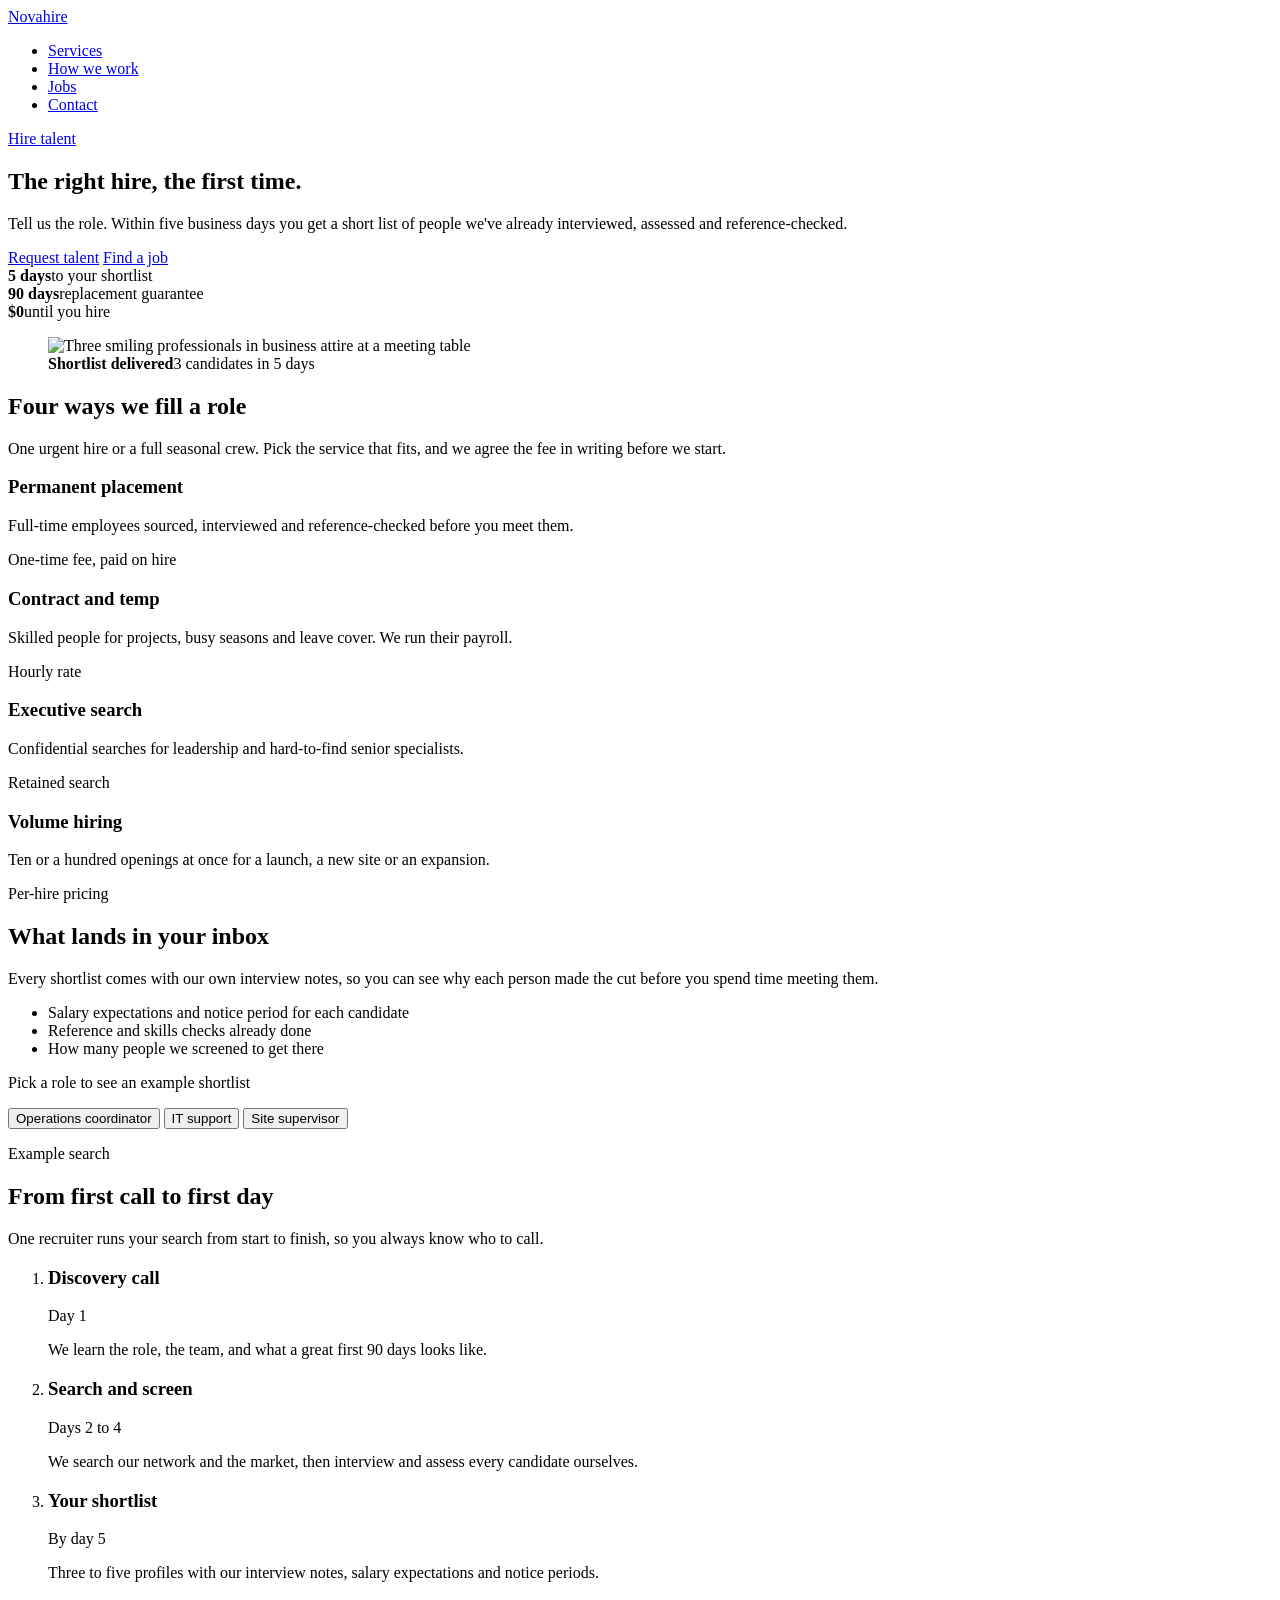
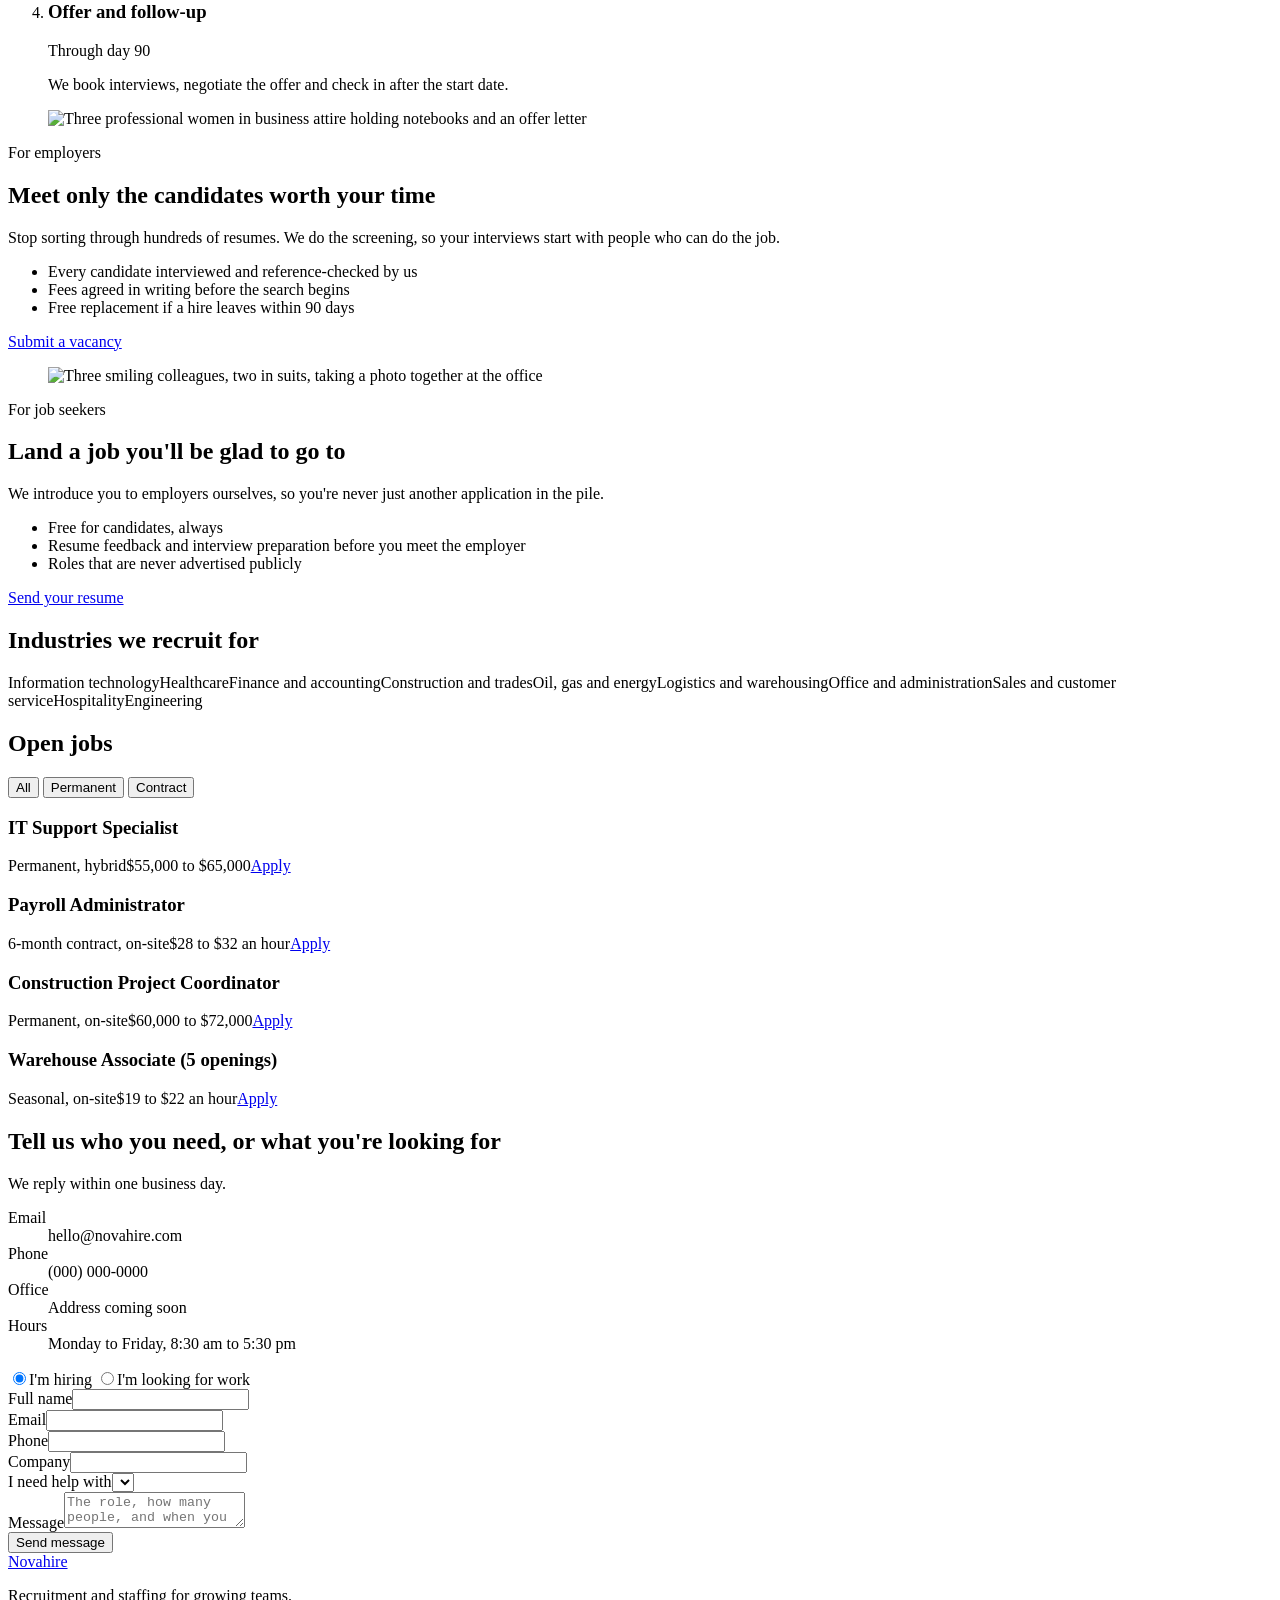
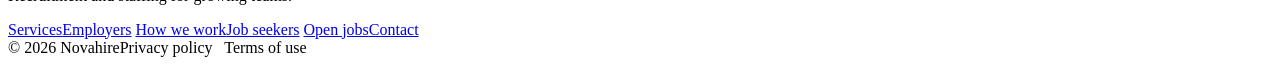
==== index.html @ 70491712 "Add files via upload" ====
<!doctype html>
<html lang="en">
<head>
<meta charset="utf-8">
<meta name="viewport" content="width=device-width, initial-scale=1, viewport-fit=cover">
<title>Novahire | Recruitment and staffing agency</title>
<meta name="description" content="Novahire connects employers with interviewed, reference-checked candidates. Permanent placement, contract staffing, executive search and volume hiring.">
<meta name="theme-color" content="#3a7ff6">
<link rel="icon" href="/favicon.svg" type="image/svg+xml">
<meta property="og:type" content="website">
<meta property="og:title" content="Novahire | The right hire, the first time">
<meta property="og:description" content="Interviewed, reference-checked shortlists within five business days.">
<meta property="og:image" content="/img/team-hero.jpg">
<meta name="twitter:card" content="summary_large_image">
<link rel="preconnect" href="https://fonts.googleapis.com">
<link rel="stylesheet" href="https://fonts.googleapis.com/css2?family=Schibsted+Grotesk:wght@500;700;800;900&family=Source+Serif+4:opsz,wght@8..60,400;8..60,600&display=swap">
<link rel="stylesheet" href="/css/styles.css">
</head>
<body>
<div class="top">
  <div class="wrap nav">
    <a class="logo" href="#top" aria-label="Novahire home"><i></i>Novahire</a>
    <ul>
      <li><a href="#services">Services</a></li>
      <li><a href="#process">How we work</a></li>
      <li><a href="#jobs">Jobs</a></li>
      <li><a href="#contact">Contact</a></li>
    </ul>
    <a class="btn btn-white" href="#contact">Hire talent</a>
  </div>
</div>

<main id="top">
  <section class="hero" aria-labelledby="h1">
    <div class="wrap hero-grid">
      <div class="hero-copy">
        <h1 id="h1">The right hire, the first time.</h1>
        <p>Tell us the role. Within five business days you get a short list of people we've already interviewed, assessed and reference-checked.</p>
        <div class="hero-cta">
          <a class="btn btn-white" href="#contact">Request talent</a>
          <a class="btn btn-line" href="#jobs">Find a job</a>
        </div>
        <div class="promise">
          <div><b>5 days</b>to your shortlist</div>
          <div><b>90 days</b>replacement guarantee</div>
          <div><b>$0</b>until you hire</div>
        </div>
      </div>

      <figure class="hero-photo">
        <img src="img/team-hero.jpg" alt="Three smiling professionals in business attire at a meeting table" width="1100" height="1650">
        <figcaption class="badge"><span class="dot" aria-hidden="true"></span><span><strong>Shortlist delivered</strong>3 candidates in 5 days</span></figcaption>
      </figure>
    </div>
  </section>

  <section id="services">
    <div class="wrap">
      <div class="intro">
        <h2>Four ways we fill a role</h2>
        <p>One urgent hire or a full seasonal crew. Pick the service that fits, and we agree the fee in writing before we start.</p>
      </div>
      <div class="svc">
        <div class="svc-row"><h3>Permanent placement</h3><p>Full-time employees sourced, interviewed and reference-checked before you meet them.</p><span class="fee">One-time fee, paid on hire</span></div>
        <div class="svc-row"><h3>Contract and temp</h3><p>Skilled people for projects, busy seasons and leave cover. We run their payroll.</p><span class="fee">Hourly rate</span></div>
        <div class="svc-row"><h3>Executive search</h3><p>Confidential searches for leadership and hard-to-find senior specialists.</p><span class="fee">Retained search</span></div>
        <div class="svc-row"><h3>Volume hiring</h3><p>Ten or a hundred openings at once for a launch, a new site or an expansion.</p><span class="fee">Per-hire pricing</span></div>
      </div>
    </div>
  </section>

  <section class="process" id="shortlist">
    <div class="wrap sl-grid">
      <div>
        <h2>What lands in your inbox</h2>
        <p class="measure">Every shortlist comes with our own interview notes, so you can see why each person made the cut before you spend time meeting them.</p>
        <ul class="ticks">
          <li>Salary expectations and notice period for each candidate</li>
          <li>Reference and skills checks already done</li>
          <li>How many people we screened to get there</li>
        </ul>
      </div>
      <div class="panel" aria-label="Example shortlist">
        <div class="panel-head">
          <p>Pick a role to see an example shortlist</p>
          <div class="roles" role="tablist" aria-label="Choose a role">
            <button role="tab" id="r-ops" aria-selected="true" data-r="ops">Operations coordinator</button>
            <button role="tab" id="r-it" aria-selected="false" data-r="it">IT support</button>
            <button role="tab" id="r-site" aria-selected="false" data-r="site">Site supervisor</button>
          </div>
        </div>
        <div class="brief" id="brief"></div>
        <ul class="list" id="list"></ul>
        <div class="panel-foot"><span id="funnel"></span><span>Example search</span></div>
      </div>
    </div>
  </section>

  <section id="process">
    <div class="wrap">
      <div class="intro">
        <h2>From first call to first day</h2>
        <p>One recruiter runs your search from start to finish, so you always know who to call.</p>
      </div>
      <div class="steps-line" aria-hidden="true"></div>
      <ol class="steps">
        <li><h3>Discovery call</h3><span class="when">Day 1</span><p>We learn the role, the team, and what a great first 90 days looks like.</p></li>
        <li><h3>Search and screen</h3><span class="when">Days 2 to 4</span><p>We search our network and the market, then interview and assess every candidate ourselves.</p></li>
        <li><h3>Your shortlist</h3><span class="when">By day 5</span><p>Three to five profiles with our interview notes, salary expectations and notice periods.</p></li>
        <li><h3>Offer and follow-up</h3><span class="when">Through day 90</span><p>We book interviews, negotiate the offer and check in after the start date.</p></li>
      </ol>
    </div>
  </section>

  <section id="employers">
    <div class="wrap">
      <div class="aud">
        <figure class="aud-photo"><img src="img/employers.jpg" alt="Three professional women in business attire holding notebooks and an offer letter" width="1400" height="933" style="object-position:50% 30%" loading="lazy"></figure>
        <div class="aud-text">
          <span class="who-for">For employers</span>
          <h2>Meet only the candidates worth your time</h2>
          <p class="muted measure">Stop sorting through hundreds of resumes. We do the screening, so your interviews start with people who can do the job.</p>
          <ul class="ticks">
            <li>Every candidate interviewed and reference-checked by us</li>
            <li>Fees agreed in writing before the search begins</li>
            <li>Free replacement if a hire leaves within 90 days</li>
          </ul>
          <a class="btn btn-blue" href="#contact">Submit a vacancy</a>
        </div>
      </div>
      <div class="aud flip" id="candidates">
        <figure class="aud-photo"><img src="img/candidates.jpg" alt="Three smiling colleagues, two in suits, taking a photo together at the office" width="1400" height="935" style="object-position:50% 35%" loading="lazy"></figure>
        <div class="aud-text">
          <span class="who-for">For job seekers</span>
          <h2>Land a job you'll be glad to go to</h2>
          <p class="muted measure">We introduce you to employers ourselves, so you're never just another application in the pile.</p>
          <ul class="ticks">
            <li>Free for candidates, always</li>
            <li>Resume feedback and interview preparation before you meet the employer</li>
            <li>Roles that are never advertised publicly</li>
          </ul>
          <a class="btn btn-blue" href="#contact">Send your resume</a>
        </div>
      </div>
    </div>
  </section>

  <section class="process">
    <div class="wrap">
      <h2>Industries we recruit for</h2>
      <div class="sectors">
        <span>Information technology</span><span>Healthcare</span><span>Finance and accounting</span><span>Construction and trades</span><span>Oil, gas and energy</span><span>Logistics and warehousing</span><span>Office and administration</span><span>Sales and customer service</span><span>Hospitality</span><span>Engineering</span>
      </div>
    </div>
  </section>

  <section id="jobs">
    <div class="wrap">
      <div class="jobs-top">
        <h2>Open jobs</h2>
        <div class="seg" role="group" aria-label="Filter jobs">
          <button type="button" id="f-all" data-f="all" aria-pressed="true">All</button>
          <button type="button" id="f-perm" data-f="perm" aria-pressed="false">Permanent</button>
          <button type="button" id="f-con" data-f="contract" aria-pressed="false">Contract</button>
        </div>
      </div>
      <div class="jobs" id="jobs-list">
        <div class="job" data-t="perm"><h3>IT Support Specialist</h3><span class="k">Permanent, hybrid</span><span class="pay">$55,000 to $65,000</span><a href="#contact">Apply</a></div>
        <div class="job" data-t="contract"><h3>Payroll Administrator</h3><span class="k">6-month contract, on-site</span><span class="pay">$28 to $32 an hour</span><a href="#contact">Apply</a></div>
        <div class="job" data-t="perm"><h3>Construction Project Coordinator</h3><span class="k">Permanent, on-site</span><span class="pay">$60,000 to $72,000</span><a href="#contact">Apply</a></div>
        <div class="job" data-t="contract"><h3>Warehouse Associate (5 openings)</h3><span class="k">Seasonal, on-site</span><span class="pay">$19 to $22 an hour</span><a href="#contact">Apply</a></div>
      </div>
      
    </div>
  </section>

  <section class="contact" id="contact">
    <div class="wrap c-grid">
      <div>
        <h2>Tell us who you need, or what you're looking for</h2>
        <p class="muted measure" style="margin-top:18px">We reply within one business day.</p>
        <dl class="details">
          <div><dt>Email</dt><dd>hello@novahire.com</dd></div>
          <div><dt>Phone</dt><dd>(000) 000-0000</dd></div>
          <div><dt>Office</dt><dd>Address coming soon</dd></div>
          <div><dt>Hours</dt><dd>Monday to Friday, 8:30 am to 5:30 pm</dd></div>
        </dl>
      </div>
      <form id="form" novalidate data-endpoint="">
        <div class="who" role="radiogroup" aria-label="I am">
          <label><input type="radio" name="who" id="who-e" value="e" checked>I'm hiring</label>
          <label><input type="radio" name="who" id="who-c" value="c">I'm looking for work</label>
        </div>
        <div class="two">
          <div class="field"><label for="name">Full name</label><input id="name" name="name" autocomplete="name"></div>
          <div class="field"><label for="email">Email</label><input id="email" name="email" type="email" autocomplete="email"></div>
        </div>
        <div class="two">
          <div class="field"><label for="phone">Phone</label><input id="phone" name="phone" type="tel" autocomplete="tel"></div>
          <div class="field"><label for="org" id="org-l">Company</label><input id="org" name="org"></div>
        </div>
        <div class="field"><label for="topic">I need help with</label><select id="topic" name="topic"></select></div>
        <div class="field"><label for="msg">Message</label><textarea id="msg" name="msg" placeholder="The role, how many people, and when you need them to start"></textarea></div>
        <button class="btn btn-blue" type="submit" id="send">Send message</button>
        <p class="status" id="status" role="status" hidden></p>
      </form>
    </div>
  </section>
</main>

<footer>
  <div class="wrap">
    <div class="f-top">
      <div><a class="logo" href="#top"><i></i>Novahire</a><p>Recruitment and staffing for growing teams.</p></div>
      <nav aria-label="Footer">
        <a href="#services">Services</a><a href="#employers">Employers</a>
        <a href="#process">How we work</a><a href="#candidates">Job seekers</a>
        <a href="#jobs">Open jobs</a><a href="#contact">Contact</a>
      </nav>
    </div>
    <div class="f-bot"><span>© 2026 Novahire</span><span>Privacy policy &nbsp; Terms of use</span></div>
  </div>
</footer>
<script src="/js/main.js" defer></script>
</body>
</html>
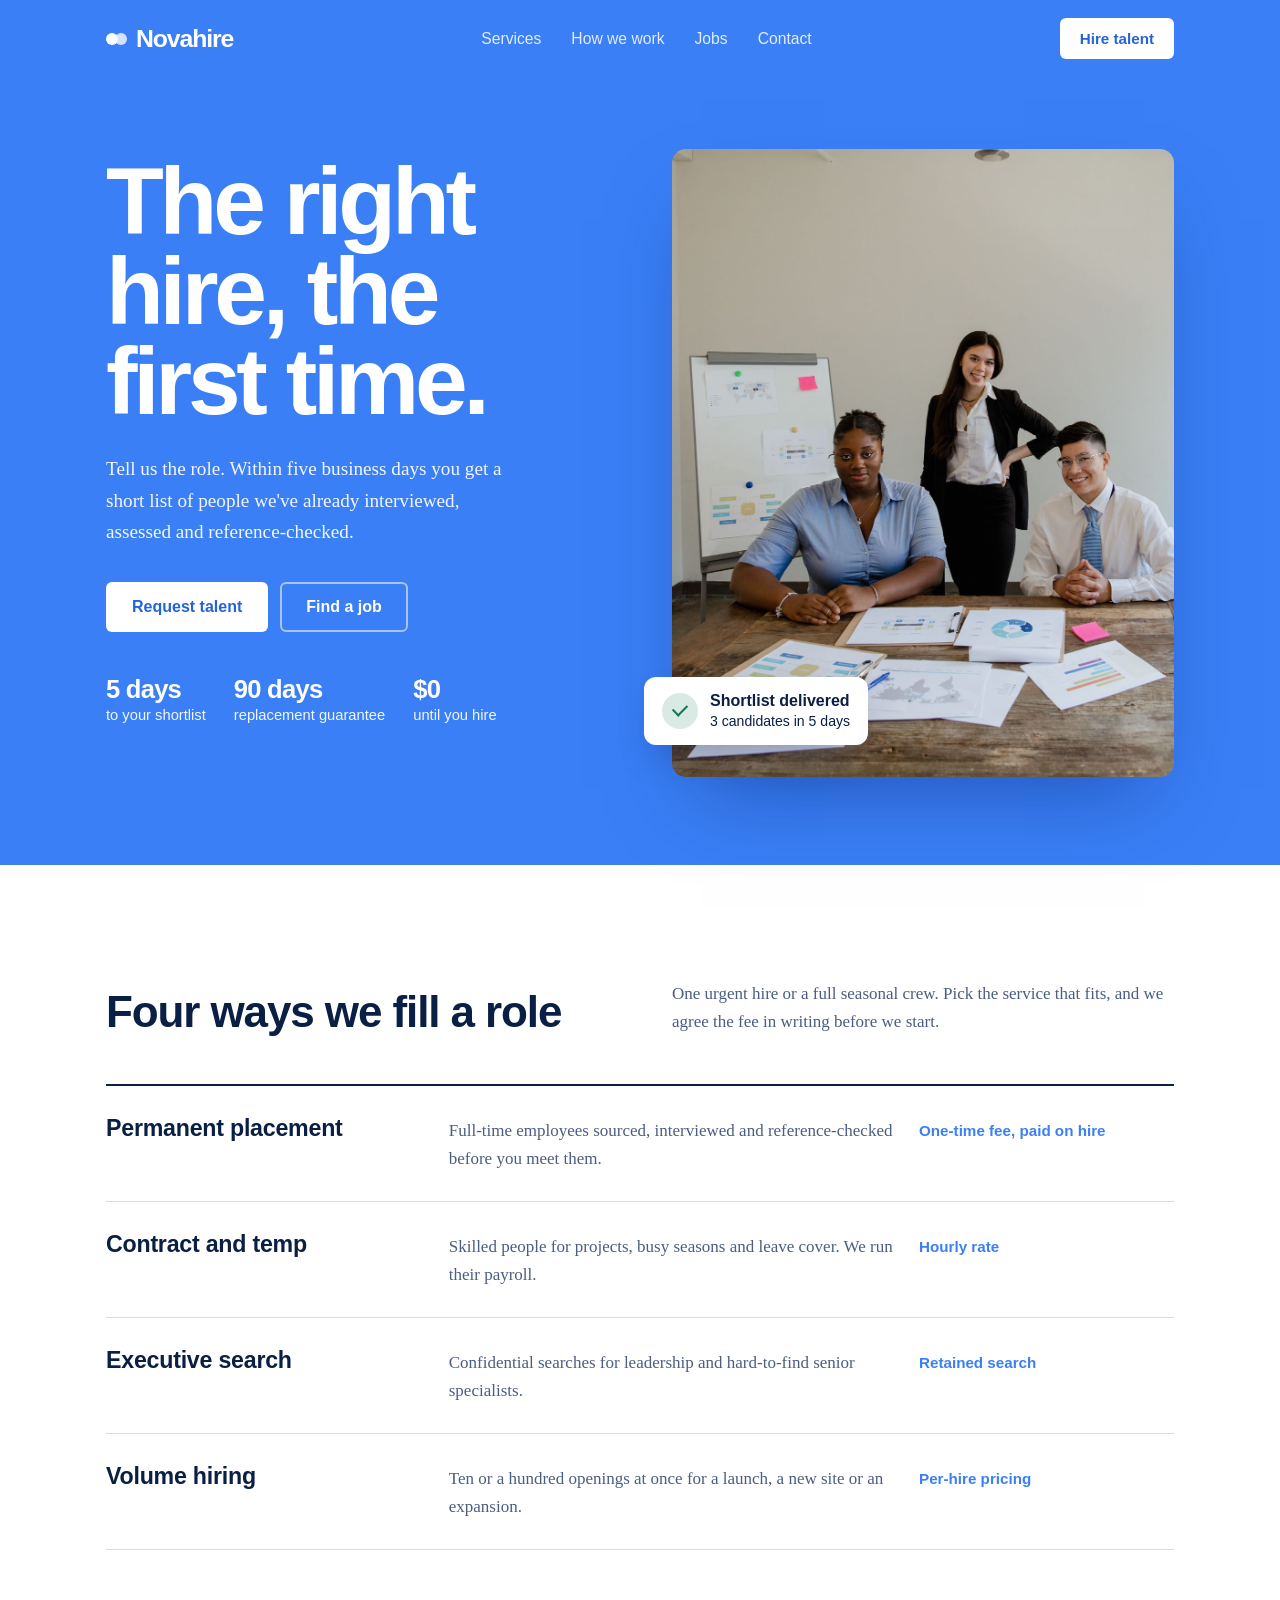
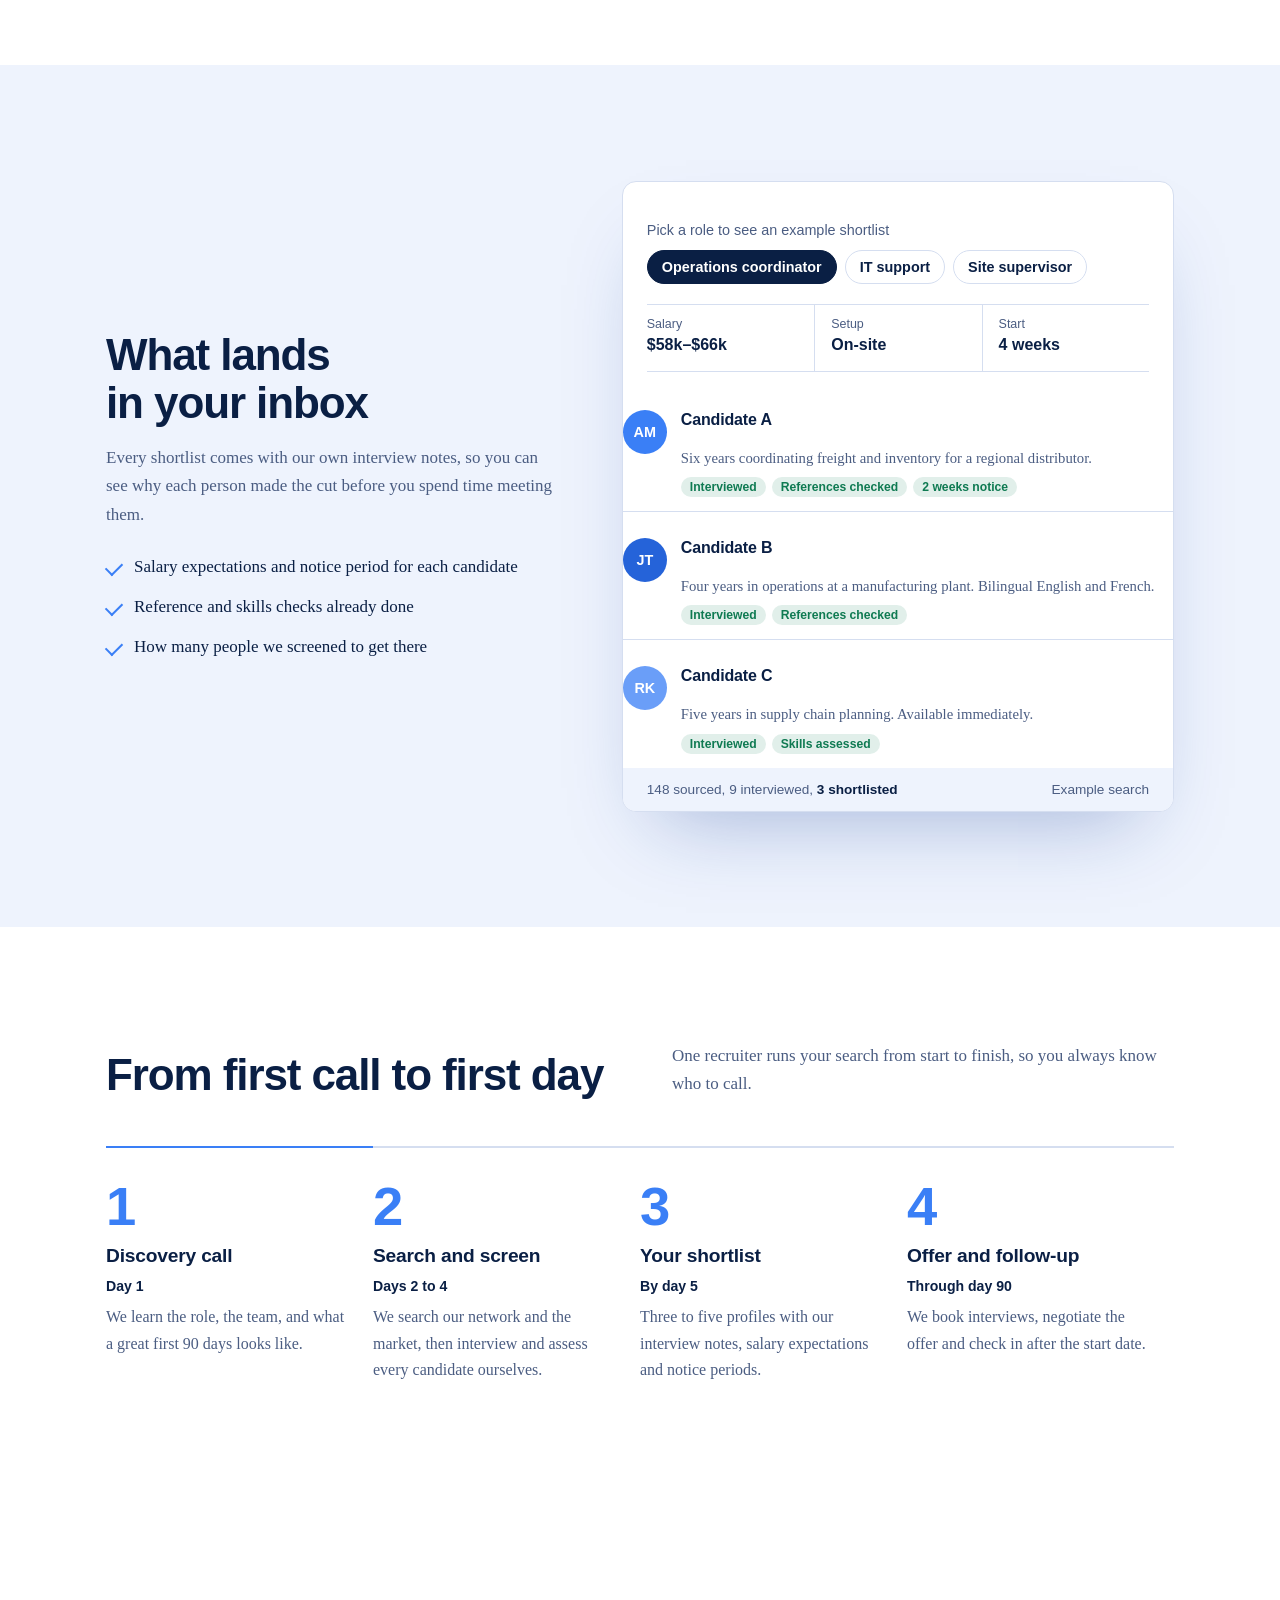
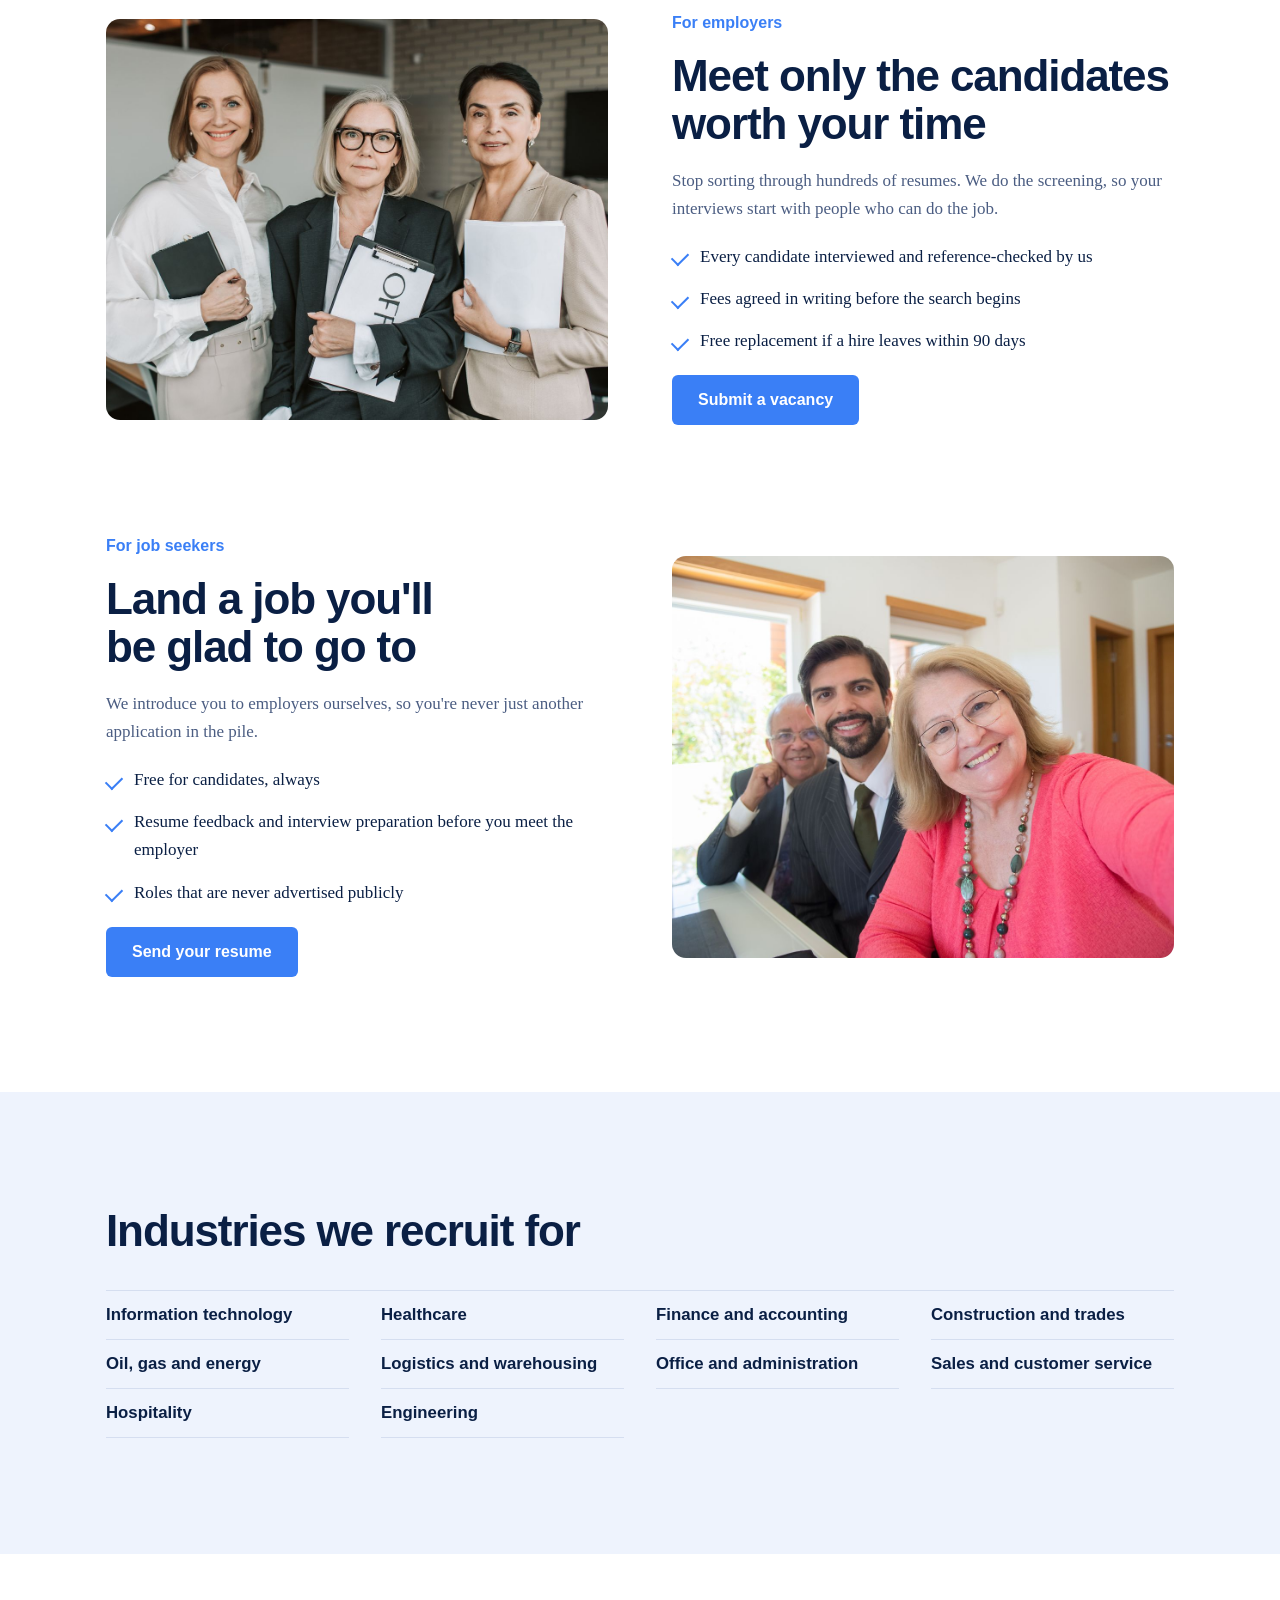
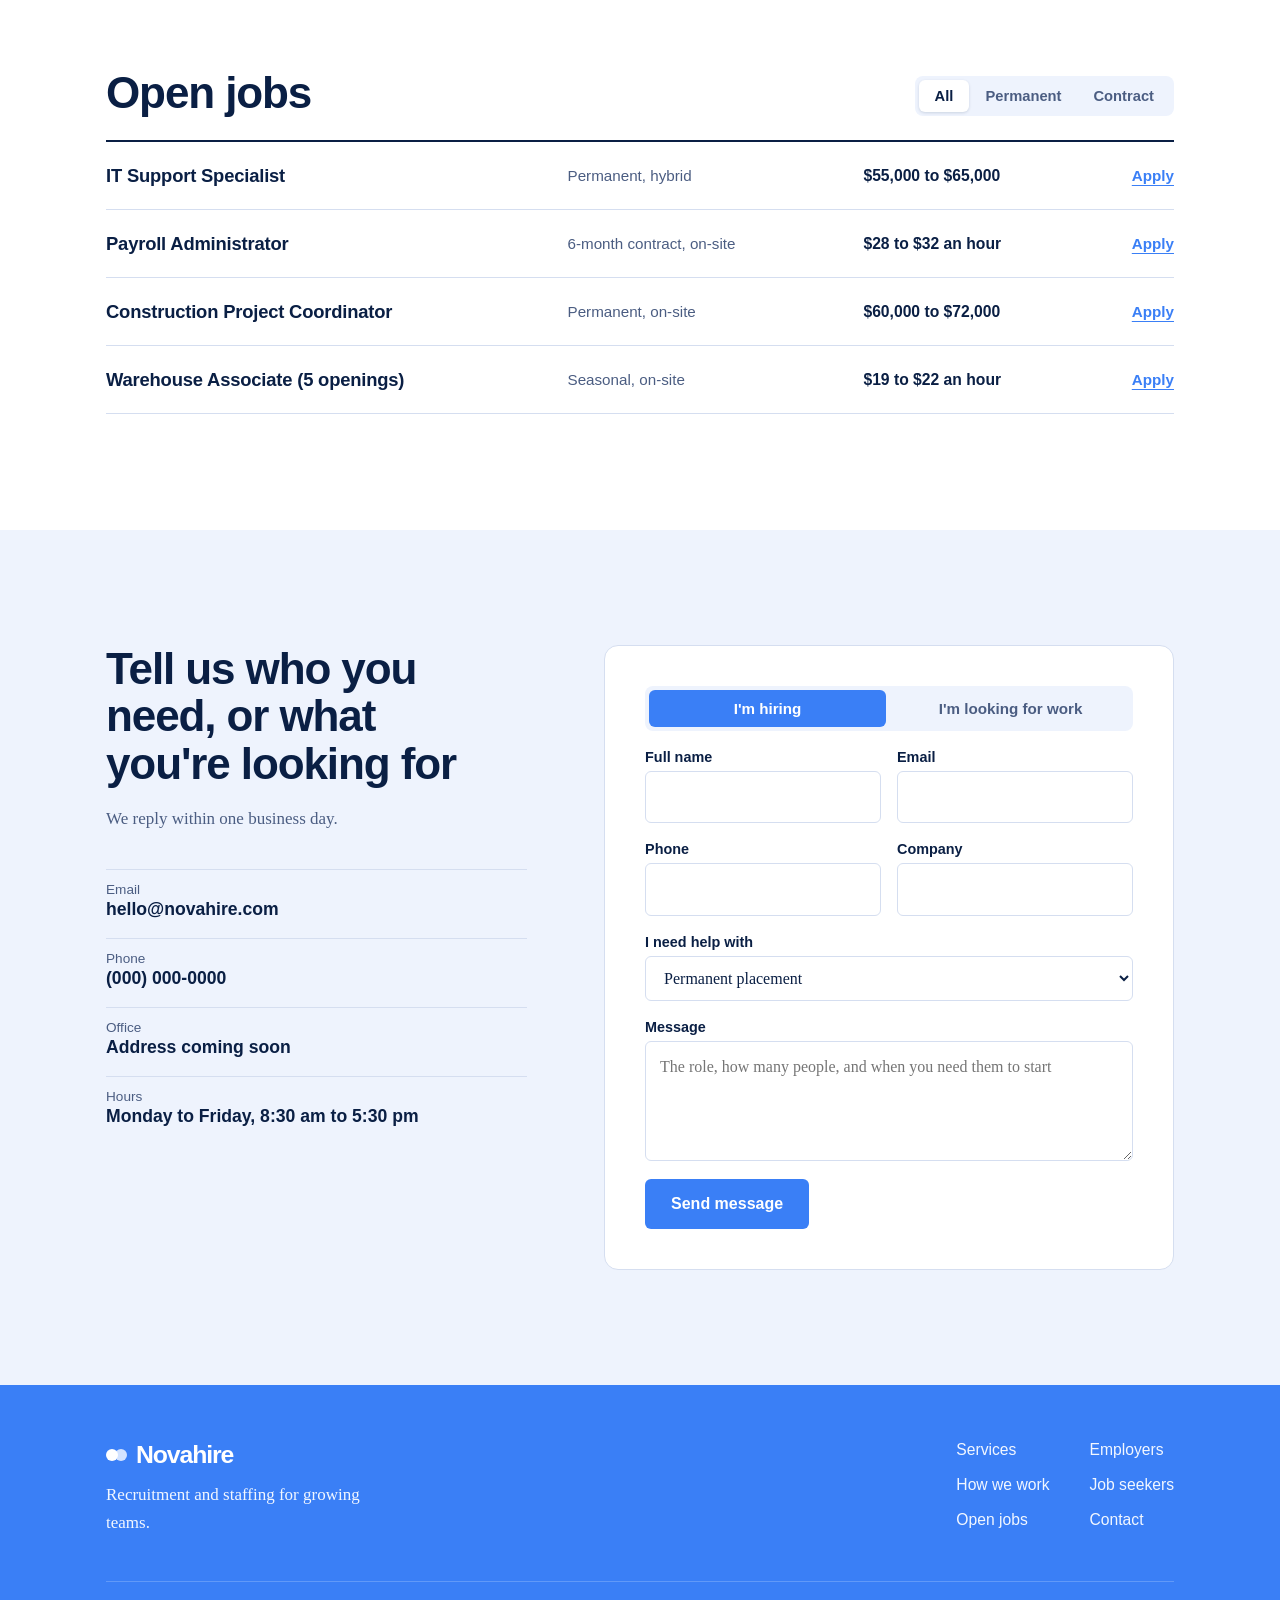
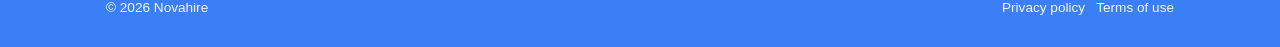
==== commit 23a009f2: "Add files via upload" ====
--- a/index.html
+++ b/index.html
@@ -6,15 +6,219 @@
 <title>Novahire | Recruitment and staffing agency</title>
 <meta name="description" content="Novahire connects employers with interviewed, reference-checked candidates. Permanent placement, contract staffing, executive search and volume hiring.">
 <meta name="theme-color" content="#3a7ff6">
-<link rel="icon" href="/favicon.svg" type="image/svg+xml">
+<link rel="icon" href="[data-uri]" type="image/svg+xml">
 <meta property="og:type" content="website">
 <meta property="og:title" content="Novahire | The right hire, the first time">
 <meta property="og:description" content="Interviewed, reference-checked shortlists within five business days.">
-<meta property="og:image" content="/img/team-hero.jpg">
 <meta name="twitter:card" content="summary_large_image">
 <link rel="preconnect" href="https://fonts.googleapis.com">
 <link rel="stylesheet" href="https://fonts.googleapis.com/css2?family=Schibsted+Grotesk:wght@500;700;800;900&family=Source+Serif+4:opsz,wght@8..60,400;8..60,600&display=swap">
-<link rel="stylesheet" href="/css/styles.css">
+<style>
+body{margin:0}
+img{max-width:100%}
+[hidden]{display:none!important}
+/* Layout: one cobalt hero block carries the page's only bold move (headline + live shortlist panel);
+   everything after is white, left-aligned, ruled lists rather than card grids. Serif body = the human, letter-like voice of a recruiter. */
+:root{
+  --paper:#ffffff;
+  --mist:#eef3fd;
+  --ink:#0a1f44;
+  --ink-soft:#4b5d82;
+  --rule:#d5def0;
+  --cobalt:#3a7ff6;
+  --cobalt-deep:#2563d9;
+  --sky:#d3e3ff;
+  --on-cobalt:#ffffff;
+  --panel:#ffffff;
+  --good:#0f7a52;
+  --head:"Schibsted Grotesk", "Helvetica Neue", Arial, sans-serif;
+  --text:"Source Serif 4", Georgia, "Times New Roman", serif;
+}
+@media (prefers-color-scheme: dark){:root:not([data-theme="light"]){
+  --paper:#071530;--mist:#0c1d42;--ink:#eaf0ff;--ink-soft:#a4b3d6;--rule:#1e3263;
+  --cobalt:#3a7ff6;--cobalt-deep:#2563d9;--sky:#d3e3ff;--on-cobalt:#ffffff;--panel:#0e2050;--good:#43cf97;color-scheme:dark}}
+:root[data-theme="dark"]{
+  --paper:#071530;--mist:#0c1d42;--ink:#eaf0ff;--ink-soft:#a4b3d6;--rule:#1e3263;
+  --cobalt:#3a7ff6;--cobalt-deep:#2563d9;--sky:#d3e3ff;--on-cobalt:#ffffff;--panel:#0e2050;--good:#43cf97;color-scheme:dark}
+
+*{box-sizing:border-box}
+html{scroll-behavior:smooth}
+body{background:var(--paper);color:var(--ink);font:400 1.0625rem/1.65 var(--text)}
+a{color:inherit}
+p{margin:0}
+h1,h2,h3{font-family:var(--head);margin:0;text-wrap:balance;line-height:1.08}
+h2{font-size:clamp(1.9rem,3.6vw,2.75rem);font-weight:800;letter-spacing:-.025em}
+h3{font-size:1.2rem;font-weight:700;letter-spacing:-.01em;line-height:1.25}
+.wrap{max-width:1140px;margin:0 auto;padding-inline:clamp(16px,4vw,36px)}
+.measure{max-width:60ch}
+.muted{color:var(--ink-soft)}
+section{padding-block:clamp(64px,9vw,120px)}
+:focus-visible{outline:3px solid var(--cobalt);outline-offset:3px}
+@media (prefers-reduced-motion:reduce){html{scroll-behavior:auto}*{transition:none!important;animation:none!important}}
+
+.btn{display:inline-block;font:700 1rem var(--head);padding:14px 24px;border-radius:6px;text-decoration:none;border:2px solid transparent;cursor:pointer;transition:background-color .15s,color .15s}
+.btn-white{background:#fff;color:var(--cobalt-deep)}
+.btn-white:hover{background:var(--sky)}
+.btn-line{border-color:rgba(255,255,255,.55);color:#fff}
+.btn-line:hover{border-color:#fff}
+.btn-blue{background:var(--cobalt);color:var(--on-cobalt)}
+.btn-blue:hover{background:var(--cobalt-deep)}
+
+/* nav sits inside the blue */
+.top{position:sticky;top:env(safe-area-inset-top,0px);z-index:20;background:var(--cobalt)}
+.nav{display:flex;align-items:center;justify-content:space-between;gap:20px;padding-block:18px;color:#fff}
+.logo{font:900 1.55rem var(--head);letter-spacing:-.045em;text-decoration:none;color:#fff;display:flex;align-items:center;gap:9px}
+.logo i{display:block;width:12px;height:12px;border-radius:50%;background:#fff;box-shadow:9px 0 0 var(--sky)}
+.logo i{margin-right:9px}
+.nav ul{display:flex;gap:30px;list-style:none;margin:0;padding:0;font:500 .98rem var(--head)}
+.nav ul a{text-decoration:none;opacity:.85}
+.nav ul a:hover{opacity:1;text-decoration:underline;text-underline-offset:6px}
+.nav .btn{padding:10px 18px;font-size:.95rem}
+@media (max-width:860px){.nav ul{display:none}}
+
+/* hero */
+.hero{background:var(--cobalt);color:#fff;padding-block:clamp(32px,6vw,72px) clamp(56px,7vw,88px)}
+.hero-grid{display:grid;grid-template-columns:1fr 1fr;gap:clamp(32px,5vw,72px);align-items:start;position:relative;z-index:1}
+.hero-grid>*{min-width:0}
+.hero h1{font-size:clamp(3rem,7.4vw,6rem);font-weight:900;letter-spacing:-.045em;line-height:.95}
+.hero-copy{padding-top:8px}
+.hero-copy p{margin-top:26px;font-size:1.2rem;color:#f2f7ff;max-width:44ch}
+.hero-cta{display:flex;flex-wrap:wrap;gap:12px;margin-top:34px}
+.promise{margin-top:40px;display:grid;grid-template-columns:repeat(3,auto);justify-content:start;gap:28px;font:500 .92rem/1.35 var(--head);color:#f2f7ff}
+.promise b{display:block;font-size:1.6rem;font-weight:900;color:#fff;letter-spacing:-.03em}
+@media (max-width:920px){
+  .hero-grid{grid-template-columns:1fr}
+}
+@media (max-width:460px){.promise{grid-template-columns:1fr 1fr}}
+.hero-photo{position:relative;margin:0}
+.hero-photo img{display:block;width:100%;height:auto;max-width:100%;aspect-ratio:4/5;object-fit:cover;object-position:50% 74%;border-radius:14px;box-shadow:0 40px 80px -30px rgba(10,40,120,.5)}
+.badge{position:absolute;left:-28px;bottom:32px;display:flex;align-items:center;gap:12px;background:var(--panel);color:var(--ink);border-radius:12px;padding:14px 18px;box-shadow:0 18px 40px -16px rgba(10,40,120,.45);font:500 .88rem/1.3 var(--head)}
+.badge strong{display:block;font-size:1rem;font-weight:800}
+.badge .dot{width:36px;height:36px;border-radius:50%;background:color-mix(in srgb,var(--good) 16%,transparent);display:grid;place-items:center;flex:none}
+.badge .dot::after{content:"";width:12px;height:7px;border-left:2.5px solid var(--good);border-bottom:2.5px solid var(--good);transform:translateY(-2px) rotate(-45deg)}
+@media (max-width:920px){.hero-photo img{aspect-ratio:4/3;object-position:50% 80%}.badge{left:12px;bottom:12px}}
+.sl-grid{display:grid;grid-template-columns:.9fr 1.1fr;gap:clamp(32px,5vw,72px);align-items:center}
+.sl-grid>*{min-width:0}
+.sl-grid p{color:var(--ink-soft);margin-top:18px}
+.sl-grid ul{margin:24px 0 0;padding:0;list-style:none;display:grid;gap:12px}
+@media (max-width:900px){.sl-grid{grid-template-columns:1fr}}
+
+/* the shortlist panel */
+.panel{background:var(--panel);color:var(--ink);border-radius:14px;border:1px solid var(--rule);box-shadow:0 40px 80px -36px rgba(20,60,150,.35);overflow:hidden}
+.panel-head{padding:22px 24px 0}
+.panel-head p{font:500 .9rem var(--head);color:var(--ink-soft)}
+.roles{display:flex;flex-wrap:wrap;gap:8px;margin-top:12px}
+.roles button{font:600 .9rem var(--head);padding:8px 14px;border-radius:999px;border:1.5px solid var(--rule);background:transparent;color:var(--ink);cursor:pointer}
+.roles button[aria-selected="true"]{background:var(--ink);color:var(--paper);border-color:var(--ink)}
+.brief{display:grid;grid-template-columns:repeat(3,1fr);margin:20px 24px 0;border-block:1px solid var(--rule)}
+.brief div{padding:12px 0}
+.brief div+div{padding-left:16px;border-left:1px solid var(--rule)}
+.brief span{display:block;font:500 .78rem var(--head);color:var(--ink-soft)}
+.brief strong{font:700 1rem var(--head);font-variant-numeric:tabular-nums}
+.list{list-style:none;margin:0;padding:6px 24px 10px}
+.list li{display:grid;grid-template-columns:44px 1fr;gap:14px;padding:14px 0;border-bottom:1px solid var(--rule)}
+.list li:last-child{border-bottom:0}
+.av{width:44px;height:44px;border-radius:50%;display:grid;place-items:center;font:800 .9rem var(--head);color:#fff;background:var(--cobalt)}
+.list li:nth-child(2) .av{background:var(--cobalt-deep)}
+.list li:nth-child(3) .av{background:#6a9ef8}
+.list h3{font-size:1rem}
+.list p{font-size:.92rem;color:var(--ink-soft);line-height:1.45}
+.checks{display:flex;flex-wrap:wrap;gap:6px;margin-top:8px}
+.checks span{font:600 .76rem var(--head);color:var(--good);background:color-mix(in srgb,var(--good) 12%,transparent);padding:3px 9px;border-radius:999px}
+.panel-foot{display:flex;justify-content:space-between;align-items:center;gap:12px;flex-wrap:wrap;padding:14px 24px;background:var(--mist);font:500 .85rem var(--head);color:var(--ink-soft)}
+.panel-foot strong{color:var(--ink)}
+.list.swap{animation:swap .35s ease}
+@keyframes swap{from{opacity:.25}to{opacity:1}}
+
+/* services as a ruled list */
+.intro{display:grid;grid-template-columns:1fr 1fr;gap:clamp(24px,5vw,72px);align-items:end;margin-bottom:48px}
+.intro p{color:var(--ink-soft)}
+@media (max-width:820px){.intro{grid-template-columns:1fr}}
+.svc{border-top:2px solid var(--ink)}
+.svc-row{display:grid;grid-template-columns:minmax(0,1fr) minmax(0,1.4fr) minmax(0,.8fr);gap:24px;padding:28px 0;border-bottom:1px solid var(--rule);align-items:baseline}
+.svc-row h3{font-size:1.45rem}
+.svc-row p{color:var(--ink-soft)}
+.svc-row .fee{font:600 .95rem var(--head);color:var(--cobalt)}
+@media (max-width:760px){.svc-row{grid-template-columns:1fr;gap:8px}}
+
+/* process: a real sequence, so it gets numbers */
+.process{background:var(--mist)}
+.steps{list-style:none;margin:0;padding:0;display:grid;grid-template-columns:repeat(4,1fr);gap:0;counter-reset:s}
+.steps li{padding:0 24px 0 0;display:grid;gap:10px;align-content:start;counter-increment:s}
+.steps li::before{content:counter(s);font:900 3.4rem/1 var(--head);color:var(--cobalt);letter-spacing:-.04em}
+.steps li .when{font:600 .88rem var(--head);color:var(--ink)}
+.steps li p{color:var(--ink-soft);font-size:1rem}
+.steps-line{height:2px;background:linear-gradient(90deg,var(--cobalt) 0 25%,var(--rule) 25%);margin:36px 0 32px}
+@media (max-width:900px){.steps{grid-template-columns:1fr 1fr;row-gap:36px}.steps-line{display:none}}
+@media (max-width:520px){.steps{grid-template-columns:1fr}}
+
+/* two audiences, photo-led alternating rows */
+.aud{display:grid;grid-template-columns:1fr 1fr;gap:clamp(32px,5vw,72px);align-items:center}
+.aud>*{min-width:0}
+.aud+.aud{margin-top:clamp(64px,9vw,112px)}
+.aud.flip .aud-photo{order:2}
+.aud-photo{margin:0}
+.aud-photo img{display:block;width:100%;height:auto;max-width:100%;aspect-ratio:5/4;object-fit:cover;border-radius:14px}
+.aud-text{display:grid;gap:20px;align-content:start}
+.aud-text .who-for{font:700 1rem var(--head);color:var(--cobalt)}
+.ticks{margin:0;padding:0;list-style:none;display:grid;gap:14px}
+.ticks li{padding-left:28px;position:relative}
+.ticks li::before{content:"";position:absolute;left:0;top:.55em;width:14px;height:8px;border-left:2.5px solid var(--cobalt);border-bottom:2.5px solid var(--cobalt);transform:rotate(-45deg)}
+.aud .btn{justify-self:start}
+@media (max-width:820px){.aud{grid-template-columns:1fr}.aud.flip .aud-photo{order:0}}
+
+/* industries as plain prose-sized list */
+.sectors{display:grid;grid-template-columns:repeat(auto-fill,minmax(220px,1fr));gap:0 32px;margin-top:36px;border-top:1px solid var(--rule)}
+.sectors span{padding:14px 0;border-bottom:1px solid var(--rule);font:600 1.05rem var(--head)}
+
+/* jobs */
+.jobs-top{display:flex;flex-wrap:wrap;justify-content:space-between;align-items:end;gap:20px;margin-bottom:24px}
+.seg{display:inline-flex;padding:4px;border-radius:8px;background:var(--mist)}
+.seg button{font:600 .92rem var(--head);padding:8px 16px;border:0;border-radius:6px;background:transparent;color:var(--ink-soft);cursor:pointer}
+.seg button[aria-pressed="true"]{background:var(--paper);color:var(--ink);box-shadow:0 1px 3px rgba(10,31,68,.15)}
+.jobs{border-top:2px solid var(--ink)}
+.job{display:grid;grid-template-columns:minmax(0,1.6fr) minmax(0,1fr) minmax(0,.9fr) auto;gap:20px;align-items:center;padding:22px 0;border-bottom:1px solid var(--rule)}
+.job h3{font-size:1.15rem}
+.job .k{font:500 .95rem var(--head);color:var(--ink-soft)}
+.job .pay{font:700 .98rem var(--head);font-variant-numeric:tabular-nums}
+.job a{font:700 .95rem var(--head);color:var(--cobalt);text-underline-offset:4px}
+.note{margin-top:14px;font-size:.9rem;color:var(--ink-soft)}
+@media (max-width:760px){.job{grid-template-columns:1fr auto;gap:4px 16px}.job h3{grid-column:1/-1}.job a{grid-row:1;grid-column:2}}
+
+/* contact */
+.contact{background:var(--mist)}
+.c-grid{display:grid;grid-template-columns:.85fr 1.15fr;gap:clamp(32px,6vw,80px)}
+.c-grid>*{min-width:0}
+.details{margin:36px 0 0;display:grid;gap:18px}
+.details div{border-top:1px solid var(--rule);padding-top:12px}
+.details dt{font:500 .85rem var(--head);color:var(--ink-soft)}
+.details dd{margin:2px 0 0;font:700 1.1rem var(--head)}
+form{background:var(--paper);border-radius:14px;padding:clamp(22px,4vw,40px);display:grid;gap:18px;border:1px solid var(--rule)}
+.who{display:grid;grid-template-columns:1fr 1fr;gap:6px;padding:4px;background:var(--mist);border-radius:8px}
+.who label{display:block;text-align:center;padding:10px;border-radius:6px;font:600 .95rem var(--head);color:var(--ink-soft);cursor:pointer}
+.who label{position:relative}
+.who input{position:absolute;inset:0;margin:0;width:100%;height:100%;opacity:0;pointer-events:none}
+.who label:has(input:checked){background:var(--cobalt);color:var(--on-cobalt)}
+.who label:has(input:focus-visible){outline:3px solid var(--cobalt);outline-offset:2px}
+.two{display:grid;grid-template-columns:1fr 1fr;gap:16px}
+.field{display:grid;gap:6px}
+.field label{font:600 .9rem var(--head)}
+input,select,textarea{font:inherit;font-size:1rem;color:var(--ink);background:var(--paper);border:1.5px solid var(--rule);border-radius:6px;padding:12px 14px;width:100%}
+input:focus,select:focus,textarea:focus{border-color:var(--cobalt)}
+textarea{min-height:120px;resize:vertical}
+.status{font:500 .95rem var(--head);padding:12px 14px;border-radius:6px;background:var(--mist)}
+form .btn{justify-self:start}
+@media (max-width:860px){.c-grid{grid-template-columns:1fr}}
+@media (max-width:480px){.two{grid-template-columns:1fr}}
+
+footer{background:var(--cobalt);color:#f2f7ff;padding-block:56px 32px}
+.f-top{display:flex;flex-wrap:wrap;justify-content:space-between;gap:28px}
+.f-top p{max-width:34ch;margin-top:12px}
+.f-top nav{display:grid;grid-template-columns:repeat(2,auto);gap:10px 40px;font:500 .98rem var(--head)}
+.f-top nav a{text-decoration:none}
+.f-top nav a:hover{color:#fff;text-decoration:underline}
+.f-bot{margin-top:44px;padding-top:18px;border-top:1px solid rgba(255,255,255,.2);display:flex;flex-wrap:wrap;justify-content:space-between;gap:10px;font:500 .85rem var(--head)}
+</style>
 </head>
 <body>
 <div class="top">
@@ -48,7 +252,7 @@
       </div>
 
       <figure class="hero-photo">
-        <img src="img/team-hero.jpg" alt="Three smiling professionals in business attire at a meeting table" width="1100" height="1650">
+        <img src="[data-uri]" alt="Three smiling professionals in business attire at a meeting table" width="1100" height="1650">
         <figcaption class="badge"><span class="dot" aria-hidden="true"></span><span><strong>Shortlist delivered</strong>3 candidates in 5 days</span></figcaption>
       </figure>
     </div>
@@ -115,7 +319,7 @@
   <section id="employers">
     <div class="wrap">
       <div class="aud">
-        <figure class="aud-photo"><img src="img/employers.jpg" alt="Three professional women in business attire holding notebooks and an offer letter" width="1400" height="933" style="object-position:50% 30%" loading="lazy"></figure>
+        <figure class="aud-photo"><img src="[data-uri]